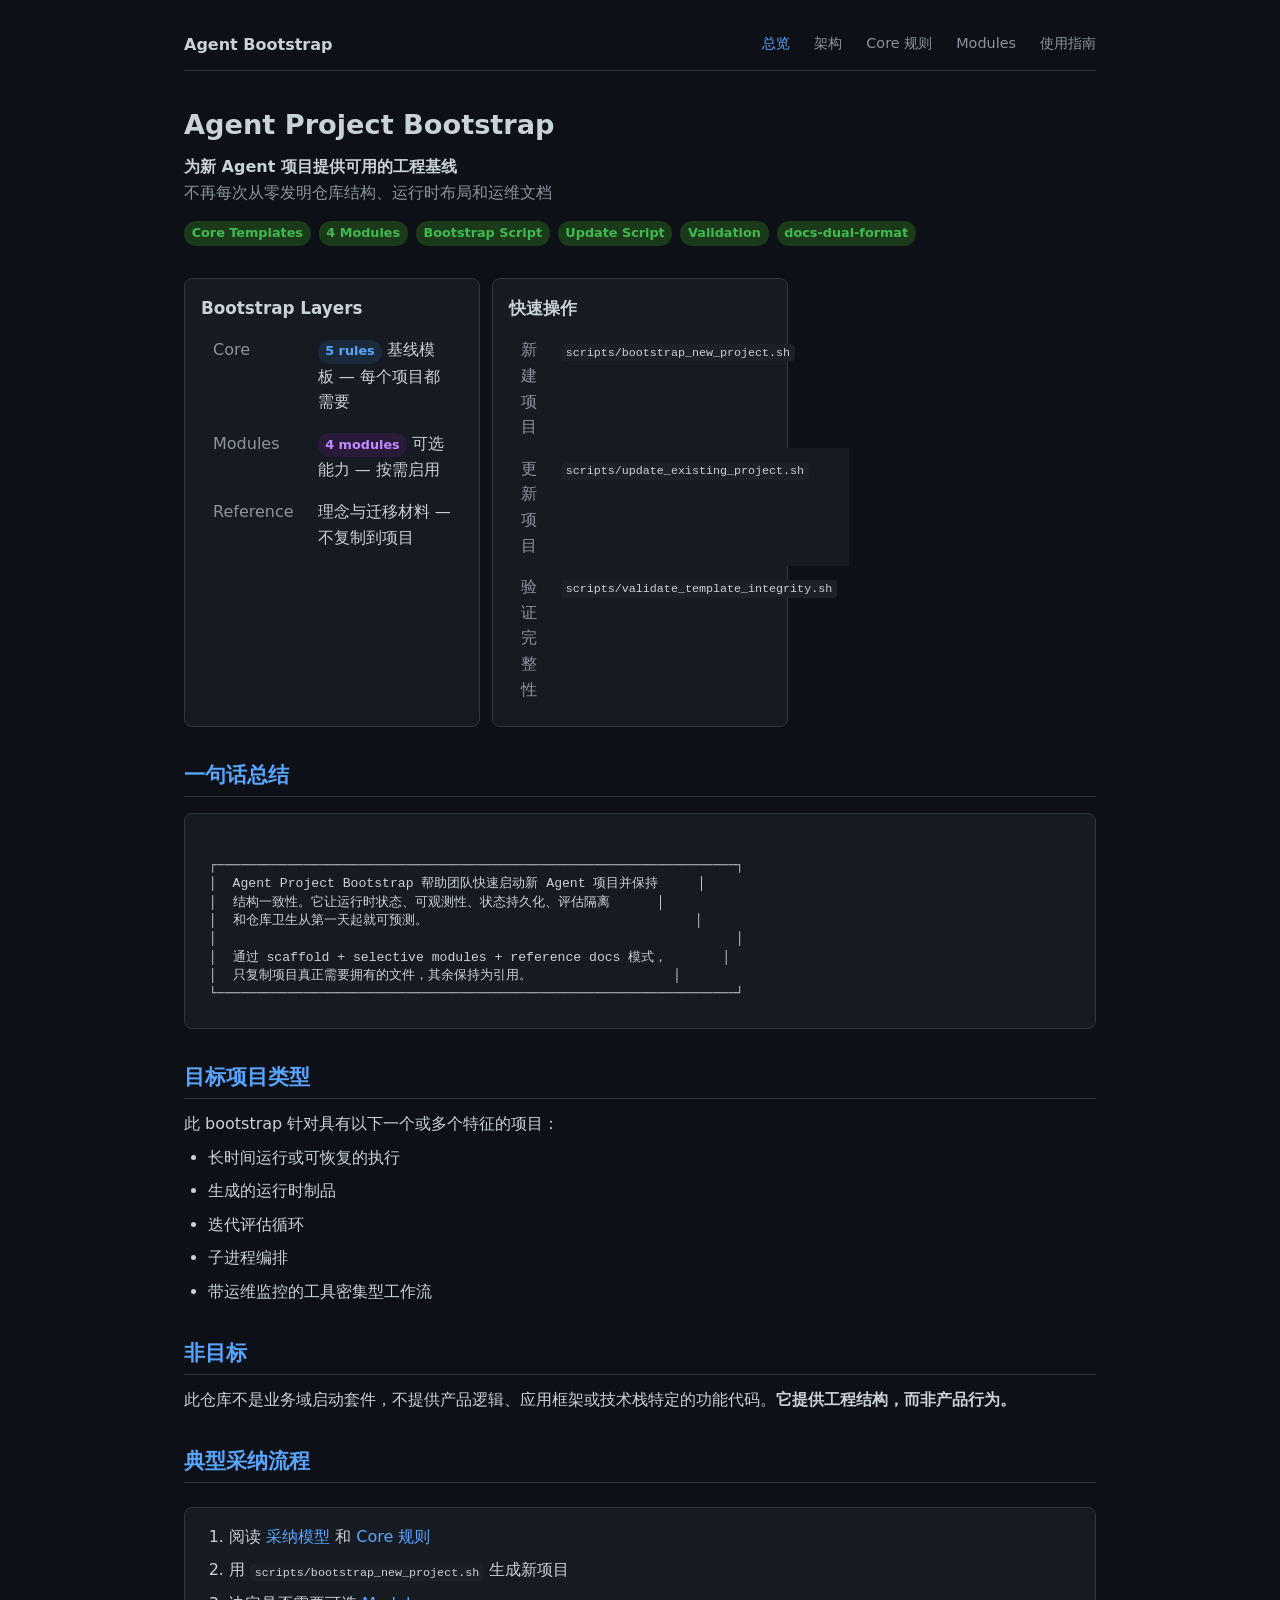
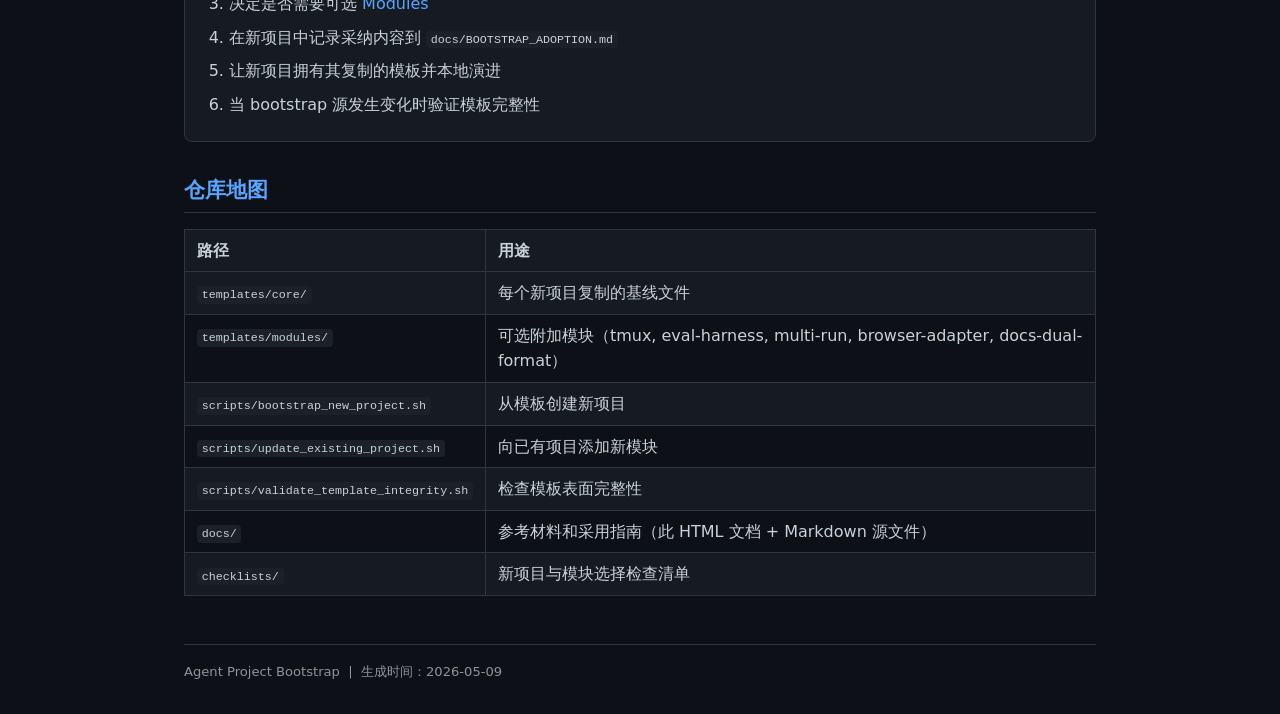
==== docs/html/index.html @ 44e88649 "docs: add dual-format HTML and markdown docs for the bootstrap repo Self-host the docs-dual-format p" ====
<!DOCTYPE html>
<html lang="zh-CN">
<head>
<meta charset="UTF-8"><meta name="viewport" content="width=device-width, initial-scale=1.0">
<title>Agent Project Bootstrap — 项目总览</title>
<link rel="stylesheet" href="style.css">
</head>
<body>
<nav>
  <span class="brand">Agent Bootstrap</span>
  <a href="index.html" class="active">总览</a>
  <a href="architecture.html">架构</a>
  <a href="core.html">Core 规则</a>
  <a href="modules.html">Modules</a>
  <a href="usage.html">使用指南</a>
</nav>

<h1>Agent Project Bootstrap</h1>
<p><strong>为新 Agent 项目提供可用的工程基线</strong><br><span style="color:var(--muted)">不再每次从零发明仓库结构、运行时布局和运维文档</span></p>

<div style="display:flex;gap:.5rem;flex-wrap:wrap;margin:1rem 0 2rem;">
  <span class="badge badge-done">Core Templates</span>
  <span class="badge badge-done">4 Modules</span>
  <span class="badge badge-done">Bootstrap Script</span>
  <span class="badge badge-done">Update Script</span>
  <span class="badge badge-done">Validation</span>
  <span class="badge badge-done">docs-dual-format</span>
</div>

<div class="status-grid">
  <div class="status-card">
    <h3 style="margin-top:0">Bootstrap Layers</h3>
    <table style="margin:0">
      <tr><td style="border:none;color:var(--muted)">Core</td><td style="border:none"><span class="badge badge-core">5 rules</span> 基线模板 — 每个项目都需要</td></tr>
      <tr><td style="border:none;color:var(--muted)">Modules</td><td style="border:none"><span class="badge badge-module">4 modules</span> 可选能力 — 按需启用</td></tr>
      <tr><td style="border:none;color:var(--muted)">Reference</td><td style="border:none">理念与迁移材料 — 不复制到项目</td></tr>
    </table>
  </div>
  <div class="status-card">
    <h3 style="margin-top:0">快速操作</h3>
    <table style="margin:0">
      <tr><td style="border:none;color:var(--muted)">新建项目</td><td style="border:none"><code>scripts/bootstrap_new_project.sh</code></td></tr>
      <tr><td style="border:none;color:var(--muted)">更新项目</td><td style="border:none"><code>scripts/update_existing_project.sh</code></td></tr>
      <tr><td style="border:none;color:var(--muted)">验证完整性</td><td style="border:none"><code>scripts/validate_template_integrity.sh</code></td></tr>
    </table>
  </div>
</div>

<h2>一句话总结</h2>
<div class="diagram">
┌──────────────────────────────────────────────────────────────────┐
│  Agent Project Bootstrap 帮助团队快速启动新 Agent 项目并保持     │
│  结构一致性。它让运行时状态、可观测性、状态持久化、评估隔离      │
│  和仓库卫生从第一天起就可预测。                                  │
│                                                                  │
│  通过 scaffold + selective modules + reference docs 模式，       │
│  只复制项目真正需要拥有的文件，其余保持为引用。                  │
└──────────────────────────────────────────────────────────────────┘
</div>

<h2>目标项目类型</h2>
<p>此 bootstrap 针对具有以下一个或多个特征的项目：</p>
<ul>
  <li>长时间运行或可恢复的执行</li>
  <li>生成的运行时制品</li>
  <li>迭代评估循环</li>
  <li>子进程编排</li>
  <li>带运维监控的工具密集型工作流</li>
</ul>

<h2>非目标</h2>
<p>此仓库不是业务域启动套件，不提供产品逻辑、应用框架或技术栈特定的功能代码。<strong>它提供工程结构，而非产品行为。</strong></p>

<h2>典型采纳流程</h2>
<div class="toc">
<ol>
  <li>阅读 <a href="architecture.html">采纳模型</a> 和 <a href="core.html">Core 规则</a></li>
  <li>用 <code>scripts/bootstrap_new_project.sh</code> 生成新项目</li>
  <li>决定是否需要可选 <a href="modules.html">Modules</a></li>
  <li>在新项目中记录采纳内容到 <code>docs/BOOTSTRAP_ADOPTION.md</code></li>
  <li>让新项目拥有其复制的模板并本地演进</li>
  <li>当 bootstrap 源发生变化时验证模板完整性</li>
</ol>
</div>

<h2>仓库地图</h2>
<table>
  <tr><th>路径</th><th>用途</th></tr>
  <tr><td><code>templates/core/</code></td><td>每个新项目复制的基线文件</td></tr>
  <tr><td><code>templates/modules/</code></td><td>可选附加模块（tmux, eval-harness, multi-run, browser-adapter, docs-dual-format）</td></tr>
  <tr><td><code>scripts/bootstrap_new_project.sh</code></td><td>从模板创建新项目</td></tr>
  <tr><td><code>scripts/update_existing_project.sh</code></td><td>向已有项目添加新模块</td></tr>
  <tr><td><code>scripts/validate_template_integrity.sh</code></td><td>检查模板表面完整性</td></tr>
  <tr><td><code>docs/</code></td><td>参考材料和采用指南（此 HTML 文档 + Markdown 源文件）</td></tr>
  <tr><td><code>checklists/</code></td><td>新项目与模块选择检查清单</td></tr>
</table>

<footer>Agent Project Bootstrap &nbsp;|&nbsp; 生成时间：2026-05-09</footer>
</body>
</html>
---- docs/html/style.css ----
/* Agent Project Bootstrap — shared stylesheet (dark theme) */
:root {
  --bg: #0d1117; --surface: #161b22; --border: #30363d;
  --text: #c9d1d9; --muted: #8b949e; --accent: #58a6ff;
  --green: #3fb950; --yellow: #d2991d; --red: #f85149;
  --purple: #bc8cff; --code-bg: #1c2128;
}
* { box-sizing: border-box; margin: 0; padding: 0; }
body {
  font-family: -apple-system, BlinkMacSystemFont, 'Segoe UI', system-ui, sans-serif;
  background: var(--bg); color: var(--text); line-height: 1.6;
  max-width: 960px; margin: 0 auto; padding: 2rem 1.5rem;
}

nav { border-bottom: 1px solid var(--border); padding-bottom: .75rem; margin-bottom: 2rem; display: flex; gap: 1.5rem; flex-wrap: wrap; }
nav a { color: var(--muted); text-decoration: none; font-size: .9em; font-weight: 500; }
nav a:hover, nav a.active { color: var(--accent); }
nav .brand { color: var(--text); font-weight: 700; margin-right: auto; }

h1 { font-size: 1.7rem; margin-bottom: .5rem; }
h2 { font-size: 1.3rem; color: var(--accent); margin: 2rem 0 .75rem; padding-bottom: .25rem; border-bottom: 1px solid var(--border); }
h3 { font-size: 1.05rem; margin: 1.25rem 0 .5rem; }
p, li { margin-bottom: .5rem; }
ul, ol { padding-left: 1.5rem; margin-bottom: 1rem; }
a { color: var(--accent); }
code { background: var(--code-bg); padding: .15em .4em; border-radius: 4px; font-size: .9em; }
pre { background: var(--code-bg); border: 1px solid var(--border); border-radius: 6px; padding: 1rem; overflow-x: auto; font-size: .84em; line-height: 1.5; margin: 1rem 0; }

table { width: 100%; border-collapse: collapse; margin: 1rem 0; }
th, td { border: 1px solid var(--border); padding: .5rem .75rem; text-align: left; vertical-align: top; }
th { background: var(--surface); font-weight: 600; }
tr:nth-child(even) { background: var(--surface); }

.badge { display: inline-block; padding: .15em .6em; border-radius: 12px; font-size: .8em; font-weight: 600; }
.badge-done { background: #1a3a1a; color: var(--green); }
.badge-todo { background: #3a2e0a; color: var(--yellow); }
.badge-plan { background: #1a2a3a; color: var(--accent); }
.badge-core { background: #1a2a3a; color: var(--accent); }
.badge-module { background: #2a1a3a; color: var(--purple); }

.phase { border: 1px solid var(--border); border-radius: 8px; margin: 1rem 0; overflow: hidden; }
.phase-header { background: var(--surface); padding: .6rem 1rem; display: flex; justify-content: space-between; align-items: center; }
.phase-body { padding: .75rem 1rem; }
.phase-body ul { margin-bottom: 0; }

.diagram { background: var(--surface); border: 1px solid var(--border); border-radius: 8px; padding: 1.5rem; margin: 1rem 0; font-family: 'Courier New', monospace; white-space: pre; line-height: 1.4; font-size: .82em; overflow-x: auto; }

.note { border-left: 3px solid var(--accent); padding: .5rem 1rem; margin: 1rem 0; background: var(--surface); border-radius: 0 6px 6px 0; }
.note strong { color: var(--accent); }

footer { margin-top: 3rem; padding-top: 1rem; border-top: 1px solid var(--border); color: var(--muted); font-size: .82em; }

.status-grid { display: grid; grid-template-columns: repeat(auto-fill, minmax(280px, 1fr)); gap: .75rem; margin: 1rem 0; }
.status-card { background: var(--surface); border: 1px solid var(--border); border-radius: 8px; padding: 1rem; }

.toc { background: var(--surface); border: 1px solid var(--border); border-radius: 8px; padding: 1rem 1.25rem; margin: 1.5rem 0; }
.toc ol { margin-bottom: 0; }
.toc a { text-decoration: none; }
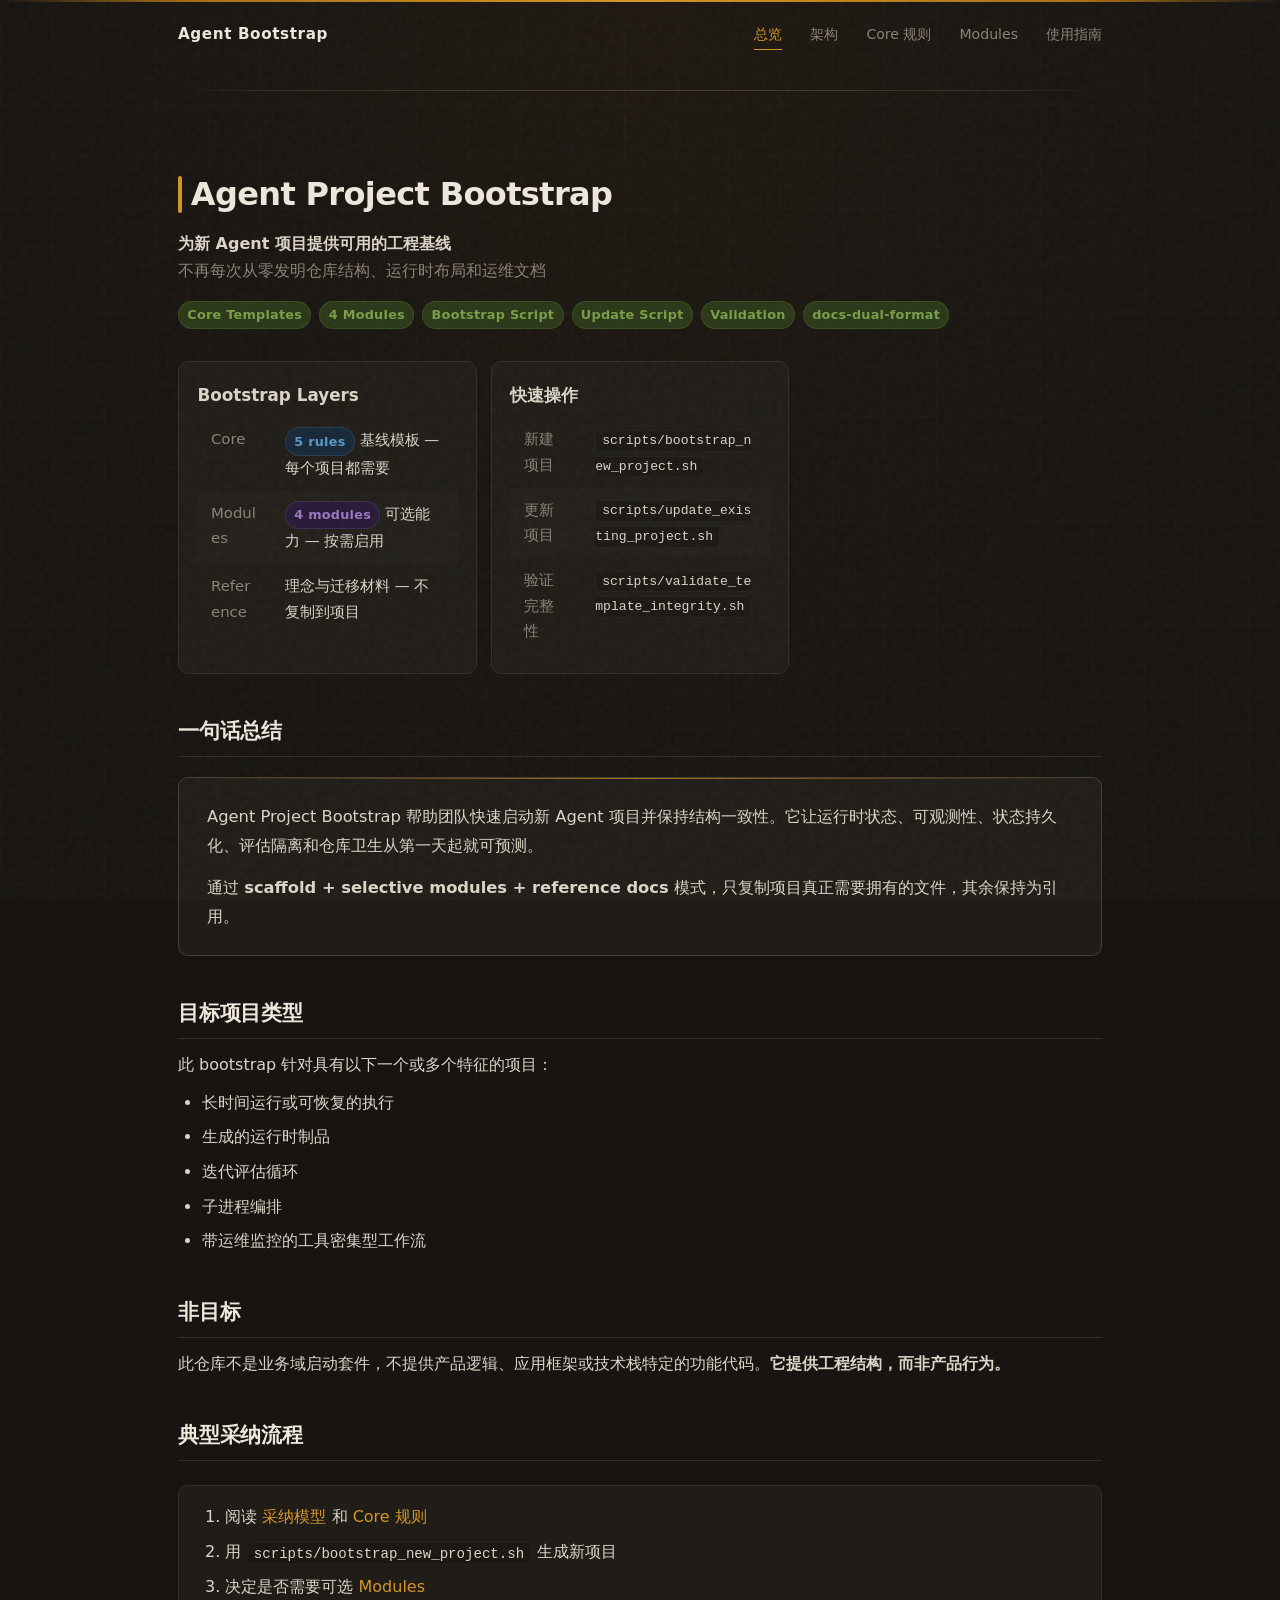
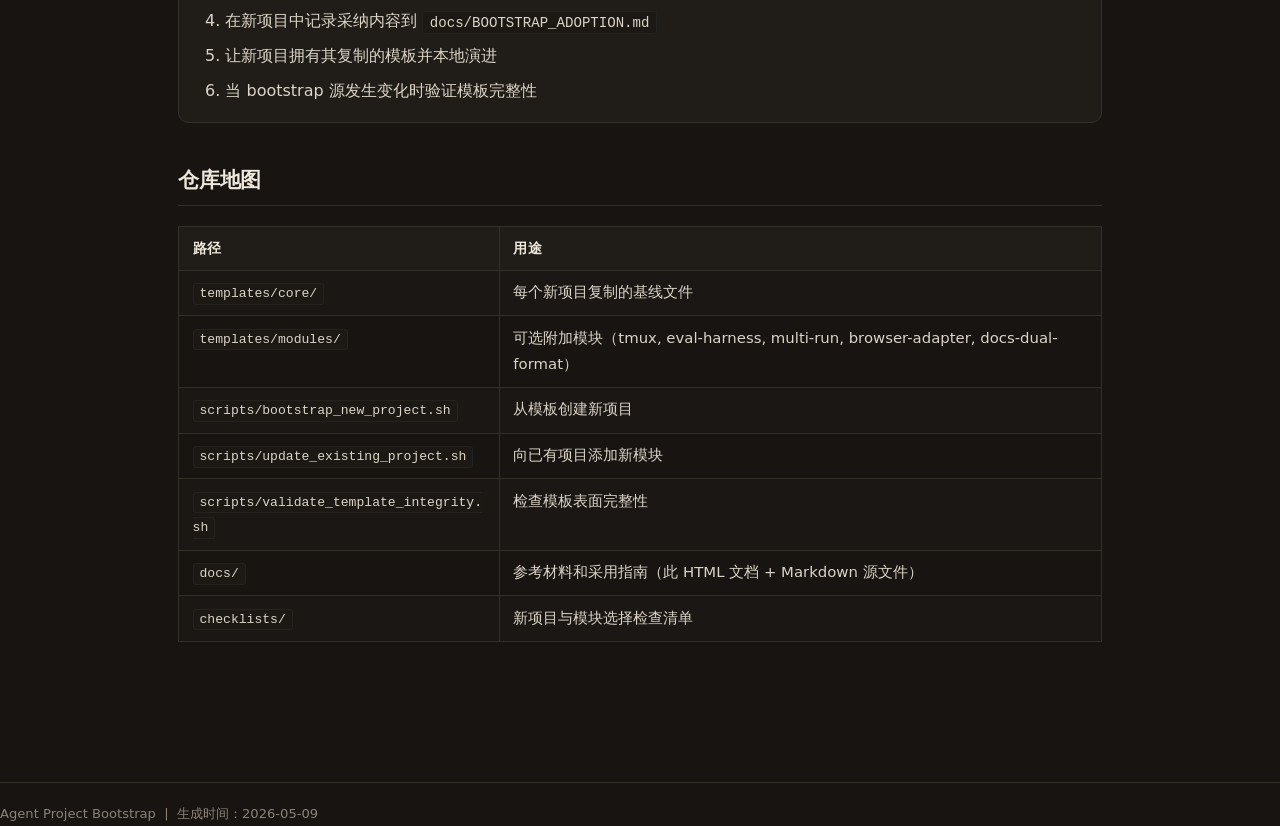
==== commit 7a0cf155: "docs: update bootstrap repo own docs with expanded nav and tree-diagram layout Co-Authored-By: Claud" ====
--- a/docs/html/index.html
+++ b/docs/html/index.html
@@ -14,6 +14,7 @@
   <a href="modules.html">Modules</a>
   <a href="usage.html">使用指南</a>
 </nav>
+<main>
 
 <h1>Agent Project Bootstrap</h1>
 <p><strong>为新 Agent 项目提供可用的工程基线</strong><br><span style="color:var(--muted)">不再每次从零发明仓库结构、运行时布局和运维文档</span></p>
@@ -47,15 +48,9 @@
 </div>
 
 <h2>一句话总结</h2>
-<div class="diagram">
-┌──────────────────────────────────────────────────────────────────┐
-│  Agent Project Bootstrap 帮助团队快速启动新 Agent 项目并保持     │
-│  结构一致性。它让运行时状态、可观测性、状态持久化、评估隔离      │
-│  和仓库卫生从第一天起就可预测。                                  │
-│                                                                  │
-│  通过 scaffold + selective modules + reference docs 模式，       │
-│  只复制项目真正需要拥有的文件，其余保持为引用。                  │
-└──────────────────────────────────────────────────────────────────┘
+<div class="summary-box">
+  <p>Agent Project Bootstrap 帮助团队快速启动新 Agent 项目并保持结构一致性。它让运行时状态、可观测性、状态持久化、评估隔离和仓库卫生从第一天起就可预测。</p>
+  <p>通过 <strong>scaffold + selective modules + reference docs</strong> 模式，只复制项目真正需要拥有的文件，其余保持为引用。</p>
 </div>
 
 <h2>目标项目类型</h2>
@@ -95,6 +90,7 @@
   <tr><td><code>checklists/</code></td><td>新项目与模块选择检查清单</td></tr>
 </table>
 
+</main>
 <footer>Agent Project Bootstrap &nbsp;|&nbsp; 生成时间：2026-05-09</footer>
 </body>
 </html>
--- a/docs/html/style.css
+++ b/docs/html/style.css
@@ -1,58 +1,659 @@
-/* Agent Project Bootstrap — shared stylesheet (dark theme) */
+/* ═══════════════════════════════════════════════════════════════════
+   Agent Project Bootstrap — "Warm Precision"
+   Dark warm-toned documentation. Engineering manual aesthetic.
+   ═══════════════════════════════════════════════════════════════════ */
+
 :root {
-  --bg: #0d1117; --surface: #161b22; --border: #30363d;
-  --text: #c9d1d9; --muted: #8b949e; --accent: #58a6ff;
-  --green: #3fb950; --yellow: #d2991d; --red: #f85149;
-  --purple: #bc8cff; --code-bg: #1c2128;
-}
-* { box-sizing: border-box; margin: 0; padding: 0; }
+  --bg:           #171411;
+  --bg-deeper:    #12100d;
+  --surface:      #201d18;
+  --surface-hi:   #28251f;
+  --border:       #332e27;
+  --border-hi:    #4a3f30;
+  --text:         #dbd4c7;
+  --text-hi:      #ede7dc;
+  --muted:        #8a8276;
+  --accent:       #d49528;
+  --accent-dim:   #a87018;
+  --accent-glow:  #f0b840;
+  --green:        #7a9e48;
+  --green-dim:    #2a3818;
+  --yellow:       #c49028;
+  --yellow-dim:   #382a10;
+  --red:          #c55542;
+  --purple:       #9878be;
+  --purple-dim:   #281a38;
+  --blue:         #5898cc;
+  --blue-dim:     #182838;
+  --code-bg:      #1c1915;
+  --radius:       6px;
+  --radius-lg:    10px;
+  --transition:   180ms ease;
+  --font-body:    "Noto Sans SC", "PingFang SC", "Source Han Sans SC",
+                  "Microsoft YaHei", system-ui, -apple-system, sans-serif;
+  --font-mono:    "JetBrains Mono", "Cascadia Code", "Fira Code",
+                  "SF Mono", "Consolas", "Source Code Pro", monospace;
+}
+
+/* ── Reset ────────────────────────────────────────────────────── */
+*, *::before, *::after { box-sizing: border-box; margin: 0; padding: 0; }
+
+/* ── Grain texture overlay ────────────────────────────────────── */
+body::before {
+  content: '';
+  position: fixed; inset: 0; z-index: 99999;
+  pointer-events: none;
+  opacity: 0.04;
+  background: url("data:image/svg+xml,%3Csvg viewBox='0 0 200 200' xmlns='http://www.w3.org/2000/svg'%3E%3Cfilter id='n'%3E%3CfeTurbulence type='fractalNoise' baseFrequency='0.75' numOctaves='3' stitchTiles='stitch'/%3E%3C/filter%3E%3Crect width='100%25' height='100%25' filter='url(%23n)'/%3E%3C/svg%3E");
+}
+
+/* ── Body ─────────────────────────────────────────────────────── */
 body {
-  font-family: -apple-system, BlinkMacSystemFont, 'Segoe UI', system-ui, sans-serif;
-  background: var(--bg); color: var(--text); line-height: 1.6;
-  max-width: 960px; margin: 0 auto; padding: 2rem 1.5rem;
-}
-
-nav { border-bottom: 1px solid var(--border); padding-bottom: .75rem; margin-bottom: 2rem; display: flex; gap: 1.5rem; flex-wrap: wrap; }
-nav a { color: var(--muted); text-decoration: none; font-size: .9em; font-weight: 500; }
-nav a:hover, nav a.active { color: var(--accent); }
-nav .brand { color: var(--text); font-weight: 700; margin-right: auto; }
-
-h1 { font-size: 1.7rem; margin-bottom: .5rem; }
-h2 { font-size: 1.3rem; color: var(--accent); margin: 2rem 0 .75rem; padding-bottom: .25rem; border-bottom: 1px solid var(--border); }
-h3 { font-size: 1.05rem; margin: 1.25rem 0 .5rem; }
-p, li { margin-bottom: .5rem; }
+  font-family: var(--font-body);
+  background:
+    linear-gradient(rgba(255,255,255,0.010) 1px, transparent 1px),
+    linear-gradient(90deg, rgba(255,255,255,0.010) 1px, transparent 1px),
+    radial-gradient(ellipse at 50% 0%, rgba(80,50,20,0.12) 0%, transparent 70%),
+    var(--bg);
+  background-size: 52px 52px, 52px 52px, 100% 100%, 100% 100%;
+  background-attachment: fixed;
+  color: var(--text);
+  line-height: 1.72;
+  min-height: 100vh;
+  -webkit-font-smoothing: antialiased;
+}
+
+/* ── Thin accent line at page top ─────────────────────────────── */
+body::after {
+  content: '';
+  position: fixed; top: 0; left: 0; right: 0; z-index: 100000;
+  height: 2px;
+  pointer-events: none;
+  background: linear-gradient(90deg,
+    transparent 0%,
+    var(--accent-dim) 15%,
+    var(--accent) 50%,
+    var(--accent-dim) 85%,
+    transparent 100%
+  );
+  animation: topLinePulse 4s ease-in-out infinite;
+}
+
+@keyframes topLinePulse {
+  0%, 100% { opacity: 0.6; }
+  50%      { opacity: 1; }
+}
+
+/* ── Content wrapper ──────────────────────────────────────────── */
+main {
+  max-width: 980px;
+  margin: 0 auto;
+  padding: 2.5rem 1.75rem 4rem;
+  position: relative;
+  z-index: 1;
+}
+
+/* ── Nav ──────────────────────────────────────────────────────── */
+nav {
+  max-width: 980px;
+  margin: 0 auto;
+  padding: 1.25rem 1.75rem 0;
+  position: relative;
+  z-index: 2;
+  display: flex;
+  align-items: baseline;
+  gap: 1.75rem;
+  flex-wrap: wrap;
+}
+
+nav::after {
+  content: '';
+  display: block;
+  width: 100%;
+  height: 1px;
+  background: linear-gradient(90deg,
+    transparent 0%,
+    var(--border) 10%,
+    var(--border-hi) 50%,
+    var(--border) 90%,
+    transparent 100%
+  );
+  margin-top: .85rem;
+}
+
+nav .brand {
+  color: var(--text-hi);
+  font-weight: 700;
+  font-size: .95rem;
+  letter-spacing: 0.04em;
+  margin-right: auto;
+  position: relative;
+}
+
+nav .brand::after {
+  content: '';
+  position: absolute;
+  bottom: -2px; left: 0;
+  width: 100%; height: 1px;
+  background: var(--accent);
+  transform: scaleX(0);
+  transform-origin: left;
+  transition: transform var(--transition);
+}
+
+nav .brand:hover::after { transform: scaleX(1); }
+
+nav a {
+  color: var(--muted);
+  text-decoration: none;
+  font-size: .88rem;
+  font-weight: 500;
+  position: relative;
+  padding: 2px 0;
+  transition: color var(--transition);
+}
+
+nav a::after {
+  content: '';
+  position: absolute;
+  bottom: -2px; left: 0;
+  width: 100%; height: 1px;
+  background: var(--accent);
+  transform: scaleX(0);
+  transform-origin: right;
+  transition: transform 220ms ease;
+}
+
+nav a:hover { color: var(--text); }
+nav a:hover::after { transform: scaleX(1); transform-origin: left; }
+nav a.active { color: var(--accent); }
+nav a.active::after { transform: scaleX(1); background: var(--accent); }
+
+/* ── Headings ─────────────────────────────────────────────────── */
+h1 {
+  font-size: 2rem;
+  font-weight: 700;
+  color: var(--text-hi);
+  margin: 2.25rem 0 .5rem;
+  letter-spacing: -0.02em;
+  position: relative;
+}
+
+h1::before {
+  content: '';
+  display: inline-block;
+  width: 4px; height: 1.15em;
+  background: var(--accent);
+  border-radius: 2px;
+  margin-right: .55rem;
+  vertical-align: text-bottom;
+  animation: headingBar 2.4s ease-in-out infinite;
+}
+
+@keyframes headingBar {
+  0%, 100% { background: var(--accent); }
+  50%      { background: var(--accent-glow); box-shadow: 0 0 8px rgba(212,149,40,0.3); }
+}
+
+h2 {
+  font-size: 1.3rem;
+  font-weight: 650;
+  color: var(--text-hi);
+  margin: 2.5rem 0 .75rem;
+  padding-bottom: .4rem;
+  border-bottom: 1px solid var(--border);
+  letter-spacing: -0.01em;
+}
+
+h3 {
+  font-size: 1.05rem;
+  font-weight: 600;
+  color: var(--text);
+  margin: 1.5rem 0 .5rem;
+}
+
+p { margin-bottom: .6rem; }
+
+/* ── Links ────────────────────────────────────────────────────── */
+a { color: var(--accent); text-decoration: none; transition: color var(--transition); }
+a:hover { color: var(--accent-glow); }
+
+/* ── Inline code ──────────────────────────────────────────────── */
+code {
+  background: var(--code-bg);
+  padding: .18em .45em;
+  border-radius: 3px;
+  font-family: var(--font-mono);
+  font-size: .88em;
+  border: 1px solid rgba(255,255,255,0.04);
+  overflow-wrap: anywhere;
+  word-break: break-all;
+}
+
+.status-card code,
+.status-card td {
+  overflow-wrap: anywhere;
+  word-break: break-all;
+}
+
+/* ── Pre / Code blocks ────────────────────────────────────────── */
+pre {
+  background: var(--code-bg);
+  border: 1px solid var(--border);
+  border-radius: var(--radius);
+  padding: 1rem 1.2rem;
+  overflow-x: auto;
+  font-family: var(--font-mono);
+  font-size: .84rem;
+  line-height: 1.55;
+  margin: 1rem 0;
+  position: relative;
+}
+
+pre::before {
+  content: '';
+  position: absolute; top: 0; left: 0; right: 0; height: 1px;
+  background: linear-gradient(90deg, transparent, rgba(212,149,40,0.15), transparent);
+  pointer-events: none;
+}
+
+/* ── Lists ────────────────────────────────────────────────────── */
 ul, ol { padding-left: 1.5rem; margin-bottom: 1rem; }
-a { color: var(--accent); }
-code { background: var(--code-bg); padding: .15em .4em; border-radius: 4px; font-size: .9em; }
-pre { background: var(--code-bg); border: 1px solid var(--border); border-radius: 6px; padding: 1rem; overflow-x: auto; font-size: .84em; line-height: 1.5; margin: 1rem 0; }
-
-table { width: 100%; border-collapse: collapse; margin: 1rem 0; }
-th, td { border: 1px solid var(--border); padding: .5rem .75rem; text-align: left; vertical-align: top; }
-th { background: var(--surface); font-weight: 600; }
-tr:nth-child(even) { background: var(--surface); }
-
-.badge { display: inline-block; padding: .15em .6em; border-radius: 12px; font-size: .8em; font-weight: 600; }
-.badge-done { background: #1a3a1a; color: var(--green); }
-.badge-todo { background: #3a2e0a; color: var(--yellow); }
-.badge-plan { background: #1a2a3a; color: var(--accent); }
-.badge-core { background: #1a2a3a; color: var(--accent); }
-.badge-module { background: #2a1a3a; color: var(--purple); }
-
-.phase { border: 1px solid var(--border); border-radius: 8px; margin: 1rem 0; overflow: hidden; }
-.phase-header { background: var(--surface); padding: .6rem 1rem; display: flex; justify-content: space-between; align-items: center; }
-.phase-body { padding: .75rem 1rem; }
+li { margin-bottom: .45rem; }
+li:last-child { margin-bottom: 0; }
+
+/* ── Tables ───────────────────────────────────────────────────── */
+table {
+  width: 100%;
+  border-collapse: collapse;
+  margin: 1.25rem 0;
+  font-size: .93rem;
+}
+
+th, td {
+  border: 1px solid var(--border);
+  padding: .6rem .85rem;
+  text-align: left;
+  vertical-align: top;
+}
+
+th {
+  background: var(--surface);
+  font-weight: 600;
+  color: var(--text-hi);
+  font-size: .85rem;
+  text-transform: uppercase;
+  letter-spacing: 0.05em;
+}
+
+tr:nth-child(even) { background: rgba(255,255,255,0.012); }
+tr { transition: background var(--transition); }
+tbody tr:hover { background: rgba(212,149,40,0.03); }
+
+/* ── Badges ───────────────────────────────────────────────────── */
+.badge {
+  display: inline-block;
+  padding: .18em .65em;
+  border-radius: 20px;
+  font-size: .8rem;
+  font-weight: 600;
+  letter-spacing: 0.02em;
+  transition: transform var(--transition), box-shadow var(--transition);
+}
+
+.badge:hover { transform: translateY(-1px); }
+
+.badge-done {
+  background: var(--green-dim);
+  color: var(--green);
+  border: 1px solid rgba(122,158,72,0.2);
+}
+.badge-done:hover { box-shadow: 0 0 12px rgba(122,158,72,0.12); }
+
+.badge-todo {
+  background: var(--yellow-dim);
+  color: var(--yellow);
+  border: 1px solid rgba(196,144,40,0.2);
+}
+.badge-todo:hover { box-shadow: 0 0 12px rgba(196,144,40,0.12); }
+
+.badge-p0 {
+  background: #381a18;
+  color: var(--red);
+  border: 1px solid rgba(197,85,66,0.2);
+}
+
+.badge-plan {
+  background: var(--blue-dim);
+  color: var(--blue);
+  border: 1px solid rgba(88,152,204,0.2);
+}
+
+.badge-core {
+  background: var(--blue-dim);
+  color: var(--blue);
+  border: 1px solid rgba(88,152,204,0.2);
+}
+
+.badge-module {
+  background: var(--purple-dim);
+  color: var(--purple);
+  border: 1px solid rgba(152,120,190,0.2);
+}
+
+/* ── Phase cards ──────────────────────────────────────────────── */
+.phase {
+  border: 1px solid var(--border);
+  border-radius: var(--radius-lg);
+  margin: 1rem 0;
+  overflow: hidden;
+  background: var(--surface);
+  transition: border-color var(--transition), box-shadow var(--transition);
+}
+
+.phase:hover {
+  border-color: var(--border-hi);
+  box-shadow: 0 2px 24px rgba(0,0,0,0.25), 0 0 0 1px rgba(212,149,40,0.04);
+}
+
+.phase-header {
+  background: var(--surface-hi);
+  padding: .7rem 1.1rem;
+  display: flex;
+  justify-content: space-between;
+  align-items: center;
+  border-bottom: 1px solid var(--border);
+}
+
+.phase-body {
+  padding: .85rem 1.1rem;
+}
+
 .phase-body ul { margin-bottom: 0; }
 
-.diagram { background: var(--surface); border: 1px solid var(--border); border-radius: 8px; padding: 1.5rem; margin: 1rem 0; font-family: 'Courier New', monospace; white-space: pre; line-height: 1.4; font-size: .82em; overflow-x: auto; }
-
-.note { border-left: 3px solid var(--accent); padding: .5rem 1rem; margin: 1rem 0; background: var(--surface); border-radius: 0 6px 6px 0; }
+/* ── Diagram (ASCII art containers, kept for compat) ──────────── */
+.diagram {
+  background: var(--surface);
+  border: 1px solid var(--border);
+  border-radius: var(--radius-lg);
+  padding: 1.5rem;
+  margin: 1rem 0;
+  font-family: var(--font-mono);
+  font-size: .8rem;
+  white-space: pre;
+  line-height: 1.45;
+  overflow-x: auto;
+  position: relative;
+}
+
+.diagram::after {
+  content: '';
+  position: absolute;
+  bottom: 0; left: 10%; right: 10%; height: 1px;
+  background: linear-gradient(90deg, transparent, rgba(212,149,40,0.2), transparent);
+}
+
+/* ── Summary box (replaces ASCII quote boxes) ─────────────────── */
+.summary-box {
+  background: var(--surface);
+  border: 1px solid var(--border-hi);
+  border-radius: var(--radius-lg);
+  padding: 1.5rem 1.75rem;
+  margin: 1.25rem 0;
+  position: relative;
+  animation: fadeSlideIn 0.5s ease both;
+  animation-delay: 0.08s;
+}
+
+.summary-box::before {
+  content: '';
+  position: absolute;
+  top: 0; left: 1.5rem; right: 1.5rem;
+  height: 1px;
+  background: linear-gradient(90deg, transparent, var(--accent-dim), transparent);
+}
+
+.summary-box p {
+  font-size: 1.02rem;
+  line-height: 1.8;
+  color: var(--text);
+  margin-bottom: 0;
+}
+
+.summary-box p + p {
+  margin-top: .75rem;
+}
+
+/* ── Tree diagram (replaces ASCII tree art) ───────────────────── */
+.tree-diagram {
+  margin: 1.25rem 0;
+}
+
+.tree-root {
+  background: var(--surface);
+  border: 1px solid var(--border-hi);
+  border-radius: var(--radius-lg);
+  padding: .75rem 1.1rem;
+  font-weight: 700;
+  color: var(--text-hi);
+  font-family: var(--font-mono);
+  font-size: .95rem;
+  display: flex;
+  align-items: center;
+  gap: .5rem;
+}
+
+.tree-root::before {
+  content: '';
+  display: inline-block;
+  width: 7px; height: 7px;
+  background: var(--accent);
+  border-radius: 50%;
+  flex-shrink: 0;
+}
+
+.tree-branches {
+  margin-left: 1.2rem;
+  border-left: 1px solid var(--border);
+  padding: .35rem 0 .35rem 0;
+}
+
+.tree-branch {
+  margin: .35rem 0 .35rem 1.1rem;
+  padding: .65rem 1rem;
+  background: var(--surface);
+  border: 1px solid var(--border);
+  border-radius: var(--radius);
+  position: relative;
+  transition: border-color var(--transition);
+}
+
+.tree-branch:hover {
+  border-color: var(--border-hi);
+}
+
+.tree-branch::before {
+  content: '';
+  position: absolute;
+  left: -1.15rem; top: 1.1rem;
+  width: 1.1rem; height: 1px;
+  background: var(--border);
+}
+
+.tree-branch-hd {
+  display: flex;
+  align-items: baseline;
+  gap: .5rem;
+  margin-bottom: .4rem;
+  flex-wrap: wrap;
+}
+
+.tree-dir {
+  font-family: var(--font-mono);
+  font-weight: 650;
+  font-size: .9rem;
+  color: var(--text-hi);
+}
+
+.tree-tag {
+  font-size: .8rem;
+  color: var(--muted);
+  font-style: italic;
+}
+
+.tree-leaves {
+  display: flex;
+  flex-wrap: wrap;
+  gap: .3rem .55rem;
+}
+
+.tree-leaf {
+  font-family: var(--font-mono);
+  font-size: .78rem;
+  color: var(--muted);
+  padding: .1em .5em;
+  background: var(--code-bg);
+  border-radius: 3px;
+  border: 1px solid rgba(255,255,255,0.03);
+  white-space: nowrap;
+}
+
+/* ── Flow diagram (horizontal data flow) ──────────────────────── */
+.flow-diagram {
+  display: flex;
+  align-items: center;
+  justify-content: center;
+  gap: .5rem;
+  flex-wrap: wrap;
+  padding: 1.5rem;
+  background: var(--surface);
+  border: 1px solid var(--border);
+  border-radius: var(--radius-lg);
+  margin: 1rem 0;
+}
+
+.flow-node {
+  background: var(--surface-hi);
+  border: 1px solid var(--border-hi);
+  border-radius: var(--radius);
+  padding: .45rem 1rem;
+  font-weight: 600;
+  font-size: .9rem;
+  color: var(--text-hi);
+  transition: border-color var(--transition), box-shadow var(--transition);
+}
+
+.flow-node:hover {
+  border-color: var(--accent);
+  box-shadow: 0 0 16px rgba(212,149,40,0.08);
+}
+
+.flow-arrow {
+  color: var(--accent);
+  font-size: 1.1rem;
+  font-weight: 700;
+  padding: 0 .2rem;
+}
+
+/* ── Note callout ─────────────────────────────────────────────── */
+.note {
+  border-left: 3px solid var(--accent);
+  padding: .65rem 1.1rem;
+  margin: 1.25rem 0;
+  background: var(--surface);
+  border-radius: 0 var(--radius) var(--radius) 0;
+  transition: border-color var(--transition);
+}
+
 .note strong { color: var(--accent); }
 
-footer { margin-top: 3rem; padding-top: 1rem; border-top: 1px solid var(--border); color: var(--muted); font-size: .82em; }
-
-.status-grid { display: grid; grid-template-columns: repeat(auto-fill, minmax(280px, 1fr)); gap: .75rem; margin: 1rem 0; }
-.status-card { background: var(--surface); border: 1px solid var(--border); border-radius: 8px; padding: 1rem; }
-
-.toc { background: var(--surface); border: 1px solid var(--border); border-radius: 8px; padding: 1rem 1.25rem; margin: 1.5rem 0; }
+/* ── Footer ───────────────────────────────────────────────────── */
+footer {
+  margin-top: 3.5rem;
+  padding-top: 1.25rem;
+  border-top: 1px solid var(--border);
+  color: var(--muted);
+  font-size: .82rem;
+}
+
+/* ── Status grid & cards ──────────────────────────────────────── */
+.status-grid {
+  display: grid;
+  grid-template-columns: repeat(auto-fill, minmax(280px, 1fr));
+  gap: .85rem;
+  margin: 1.25rem 0;
+}
+
+.status-card {
+  background: var(--surface);
+  border: 1px solid var(--border);
+  border-radius: var(--radius-lg);
+  padding: 1.15rem;
+  transition: border-color var(--transition), transform var(--transition), box-shadow var(--transition);
+}
+
+.status-card:hover {
+  border-color: var(--border-hi);
+  transform: translateY(-2px);
+  box-shadow: 0 4px 20px rgba(0,0,0,0.2);
+}
+
+.status-card h3 { margin-top: 0 !important; }
+
+/* ── TOC ──────────────────────────────────────────────────────── */
+.toc {
+  background: var(--surface);
+  border: 1px solid var(--border);
+  border-radius: var(--radius-lg);
+  padding: 1.1rem 1.4rem;
+  margin: 1.5rem 0;
+}
+
 .toc ol { margin-bottom: 0; }
 .toc a { text-decoration: none; }
+
+/* ── Scroll-reveal animation ──────────────────────────────────── */
+.reveal {
+  opacity: 0;
+  transform: translateY(20px);
+  transition: opacity 0.55s ease, transform 0.55s ease;
+}
+
+.reveal.revealed {
+  opacity: 1;
+  transform: translateY(0);
+}
+
+/* ── Staggered load-in (for initial page load) ────────────────── */
+@keyframes fadeSlideIn {
+  from { opacity: 0; transform: translateY(14px); }
+  to   { opacity: 1; transform: translateY(0); }
+}
+
+h1                        { animation: fadeSlideIn 0.5s ease both; }
+h1 + p                    { animation: fadeSlideIn 0.5s ease both; animation-delay: 0.06s; }
+.status-grid              { animation: fadeSlideIn 0.5s ease both; animation-delay: 0.1s; }
+h2:nth-of-type(1)         { animation: fadeSlideIn 0.5s ease both; animation-delay: 0.14s; }
+.phase:nth-of-type(1)     { animation: fadeSlideIn 0.5s ease both; animation-delay: 0.1s; }
+.phase:nth-of-type(2)     { animation: fadeSlideIn 0.5s ease both; animation-delay: 0.16s; }
+.phase:nth-of-type(3)     { animation: fadeSlideIn 0.5s ease both; animation-delay: 0.22s; }
+.phase:nth-of-type(4)     { animation: fadeSlideIn 0.5s ease both; animation-delay: 0.28s; }
+.phase:nth-of-type(5)     { animation: fadeSlideIn 0.5s ease both; animation-delay: 0.34s; }
+.phase:nth-of-type(6)     { animation: fadeSlideIn 0.5s ease both; animation-delay: 0.40s; }
+.phase:nth-of-type(7)     { animation: fadeSlideIn 0.5s ease both; animation-delay: 0.46s; }
+.note                     { animation: fadeSlideIn 0.5s ease both; animation-delay: 0.18s; }
+.toc                      { animation: fadeSlideIn 0.5s ease both; animation-delay: 0.12s; }
+footer                    { animation: fadeSlideIn 0.6s ease both; animation-delay: 0.4s; }
+
+/* ── Selection ────────────────────────────────────────────────── */
+::selection {
+  background: rgba(212,149,40,0.25);
+  color: var(--text-hi);
+}
+
+/* ── Scrollbar ────────────────────────────────────────────────── */
+::-webkit-scrollbar { width: 8px; height: 8px; }
+::-webkit-scrollbar-track { background: var(--bg-deeper); }
+::-webkit-scrollbar-thumb { background: var(--border); border-radius: 4px; }
+::-webkit-scrollbar-thumb:hover { background: var(--border-hi); }
+::-webkit-scrollbar-corner { background: var(--bg-deeper); }
